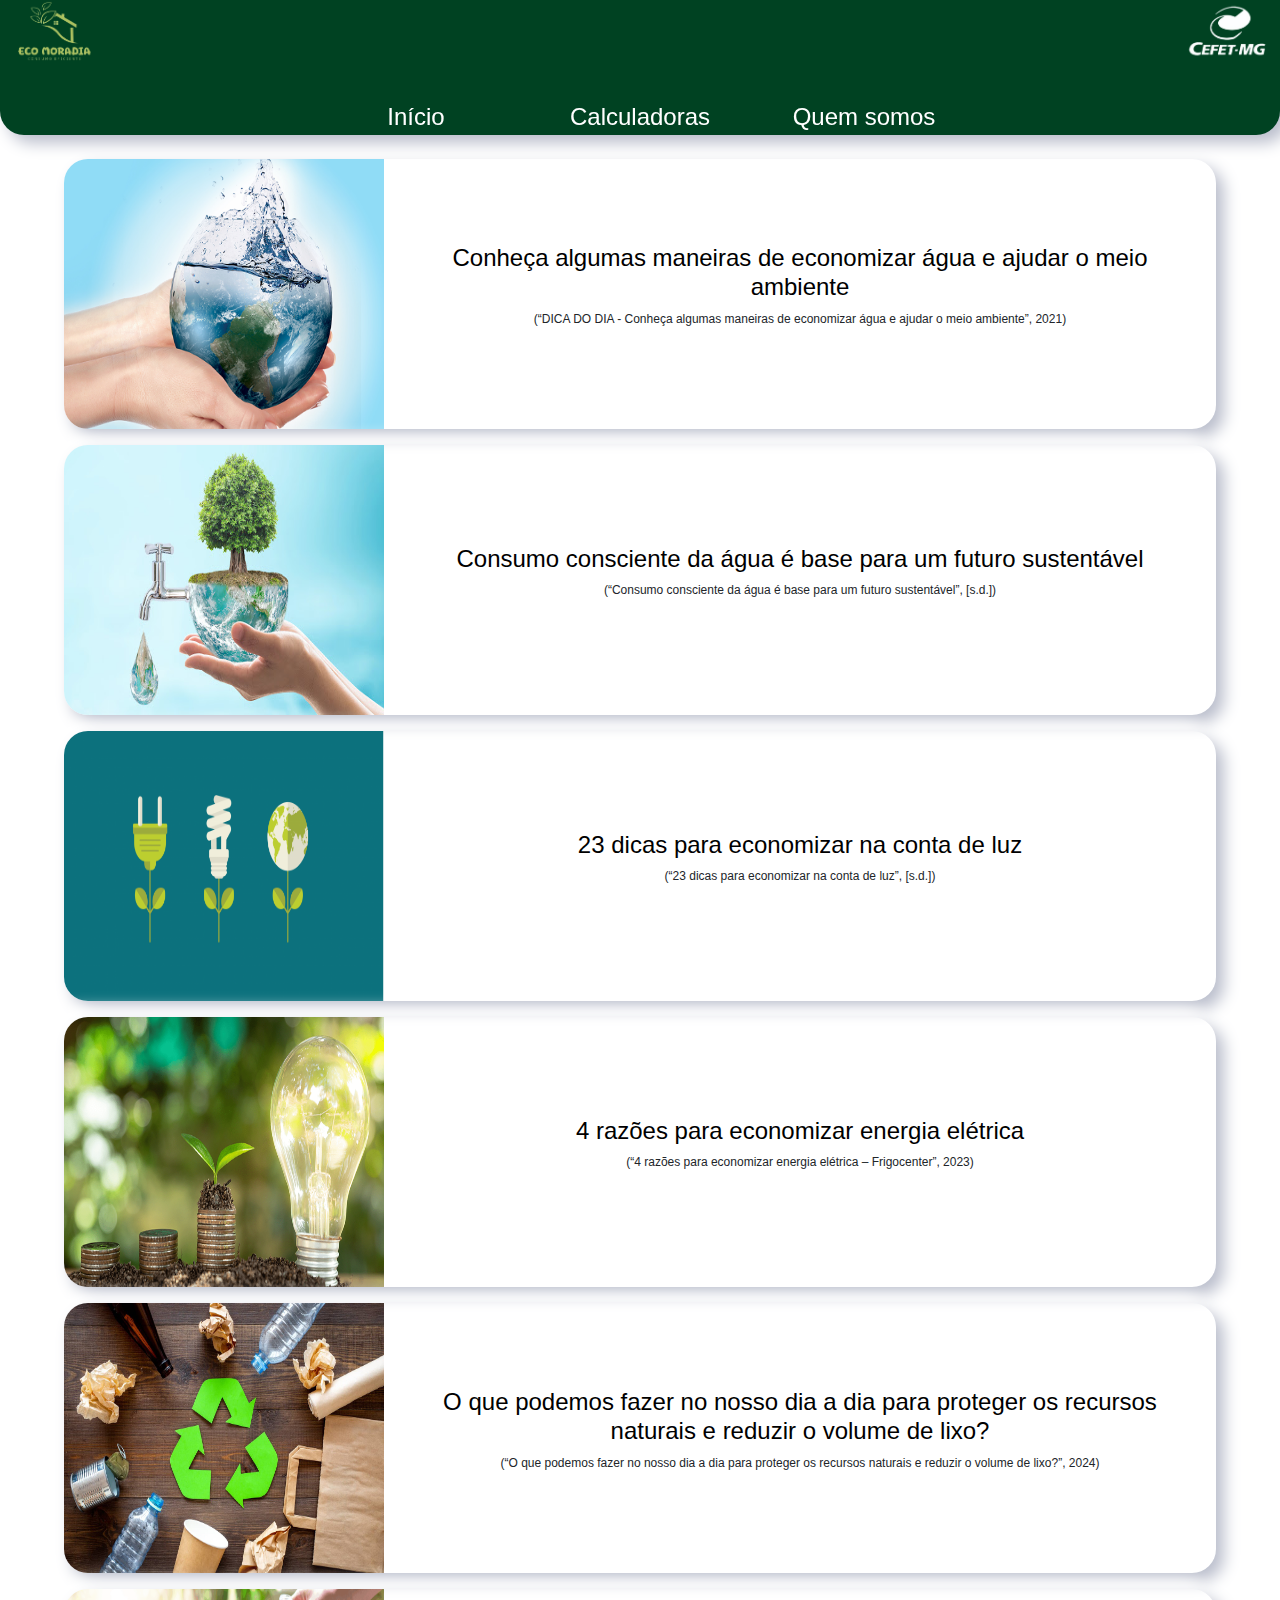
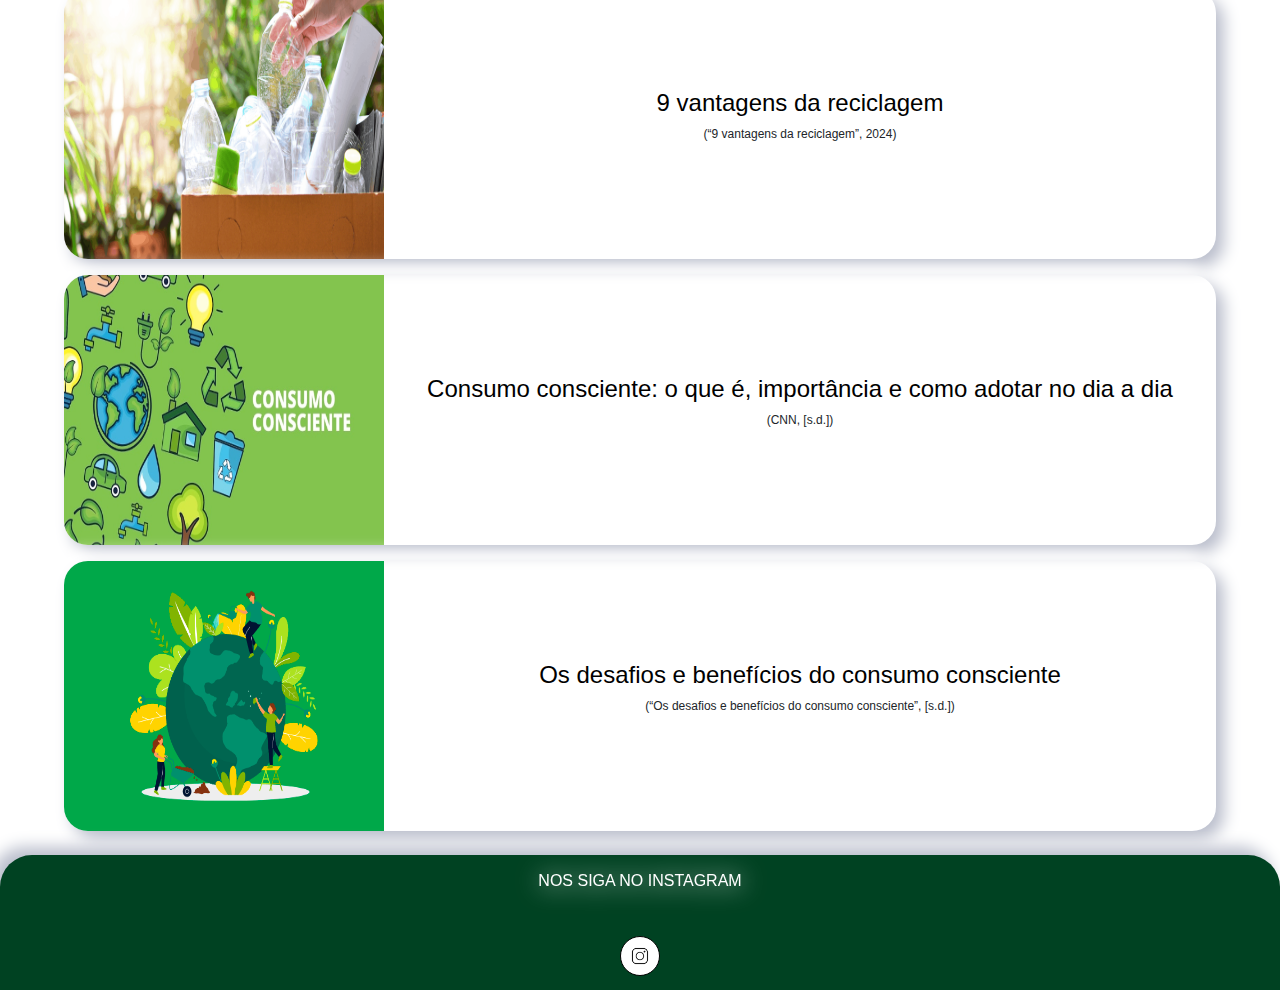
==== index.html @ ac03b43c "Colocando o site do TS" ====
<!DOCTYPE html>
<html lang="pt-br">
<head>
    <meta charset="UTF-8">
    <meta name="viewport" content="width=device-width, initial-scale=1.0">
    <title>Eco Moradia</title>
    <meta name="theme-color" content="#004222">
    <link type="text/css" rel="stylesheet" href="bootstrap/css/bootstrap.css">
    <link rel="stylesheet" href="index/index.css">
    <link rel="shortcut icon" href="imagens/logo_eco.png" type="image/png">
</head>
<body>
    <div id="conteiner">
        <div id="cabecalho">
            <div id="superior">
                <div class="logos"><a href="index.html"><img src="imagens/logo_eco.png" alt="ECO"></a></div>
                <div class="logos"><a href="https://www.timoteo.cefetmg.br" target="_blank"><img src="imagens/logo_cefet.png" alt="CEFET"></a></div>
            </div>
            <div id="inferior">
                <div class="links"><a href="index.html"><button><span>Início</span></button></a></div>
                <div class="links"><a href="calculadoras.html"><button><span>Calculadoras</span></button></a></div>
                <div class="links"><a href="participantes.html"><button><span>Quem somos</span></button></a></div>
            </div>
        </div>
        <div id="corpo">
            <div class="info">
                <div class="imagem"><img src="imagens/aguaeconomia.png" alt="AGUA"></div>
                <div class="texto">
                    <div class="legenda"><a href="https://agergs.rs.gov.br/dica-do-dia-conheca-algumas-maneiras-de-economizar-agua-e-ajudar-o-meio-ambiente" target="_blank"><h1>Conheça algumas maneiras de economizar água e ajudar o meio ambiente</h1></a></div>
                    <div class="sublegenda"><p>(“DICA DO DIA - Conheça algumas maneiras de economizar água e ajudar o meio ambiente”, 2021)</p></div>
                </div>
            </div>
            <div class="info">
                <div class="imagem"><img src="imagens/aguaeconomia2.jpg" alt="AGUA2"></div>
                <div class="texto">
                    <div class="legenda"><a href="https://www.gov.br/dnocs/pt-br/assuntos/noticias/consumo-consciente-da-agua-e-base-para-um-futuro-sustentavel" target="_blank"><h1>Consumo consciente da água é base para um futuro sustentável</h1></a></div>
                    <div class="sublegenda"><p>(“Consumo consciente da água é base para um futuro sustentável”, [s.d.])</p></div>
                </div>
            </div>
            <div class="info">
                <div class="imagem"><img src="imagens/economiadeenergia.png" alt="ENERGIA"></div>
                <div class="texto">
                    <div class="legenda"><a href="https://www.cemig.com.br/usina-do-conhecimento/23-dicas-para-economizar-na-conta-de-luz/" target="_blank"><h1>23 dicas para economizar na conta de luz</h1></a></div>
                    <div class="sublegenda"><p>(“23 dicas para economizar na conta de luz”, [s.d.])</p></div>
                </div>
            </div>
            <div class="info">
                <div class="imagem"><img src="imagens/economiadeenergia2.png" alt="ENERGIA2"></div>
                <div class="texto">
                    <div class="legenda"><a href="https://frigocenter.com.br/2019/02/19/4-razoes-para-economizar-energia-eletrica/" target="_blank"><h1>4 razões para economizar energia elétrica</h1></a></div>
                    <div class="sublegenda"><p>(“4 razões para economizar energia elétrica – Frigocenter”, 2023)</p></div>
                </div>
            </div>
            <div class="info">
                <div class="imagem"><img src="imagens/geracaoderesiduos.jpg" alt="RESIDUO"></div>
                <div class="texto">
                    <div class="legenda"><a href="https://semil.sp.gov.br/educacaoambiental/2024/03/o-que-podemos-fazer-no-nosso-dia-a-dia-para-proteger-os-recursos-naturais-e-reduzir-o-volume-de-lixo/#:~:text=Procurar%20adquirir%20e%20usar%20produtos,de%20substituí-las%20por%20outras." target="_blank"><h1>O que podemos fazer no nosso dia a dia para proteger os recursos naturais e reduzir o volume de lixo?</h1></a></div>
                    <div class="sublegenda"><p>(“O que podemos fazer no nosso dia a dia para proteger os recursos naturais e reduzir o volume de lixo?”, 2024)</p></div>
                </div>
            </div>
            <div class="info">
                <div class="imagem"><img src="imagens/geracaoderesiduos2.png" alt="RESIDUO2"></div>
                <div class="texto">
                    <div class="legenda"><a href="https://convale.ce.gov.br/informa/56/9-vantagens-da-reciclagem" target="_blank"><h1>9 vantagens da reciclagem</h1></a></div>
                    <div class="sublegenda"><p>(“9 vantagens da reciclagem”, 2024)</p></div>
                </div>
            </div>
            <div class="info">
                <div class="imagem"><img src="imagens/consumo.jpg" alt="CONSUMO"></div>
                <div class="texto">
                    <div class="legenda"><a href="https://www.cnnbrasil.com.br/saude/consumo-consciente-2/" target="_blank"><h1>Consumo consciente: o que é, importância e como adotar no dia a dia</h1></a></div>
                    <div class="sublegenda"><p>(CNN, [s.d.])</p></div>
                </div>
            </div>
            <div class="info">
                <div class="imagem"><img src="imagens/consumo2.png" alt="CONSUMO2"></div>
                <div class="texto">
                    <div class="legenda"><a href="https://www.creditodelogisticareversa.com.br/post/t-os-desafios-e-beneficios-do-consumo-consciente" target="_blank"><h1>Os desafios e benefícios do consumo consciente</h1></a></div>
                    <div class="sublegenda"><p>(“Os desafios e benefícios do consumo consciente”, [s.d.])</p></div>
                </div>
            </div>
        </div>
        <div id="rodape">
            <div id="titulo">
                <p>NOS SIGA NO INSTAGRAM</p>
            </div> 
            <div id="redessociais">
                <div id="instagram">
                    <a href="#" target="_blank"><img src="imagens/instagram.png" alt="IG"></a>
                </div>
            </div>
        </div>
    </div>
    <script type="text/javascript" src="bootstrap/js/jquery.js"></script>
    <script type="text/javascript" src="bootstrap/js/bootstrap.js"></script>
    <script type="text/javascript" src="index/index.js"></script>
</body>
</html>
---- index/index.css ----
*{
    margin: 0px;
    padding: 0px;
    font-family: Arial, Helvetica, sans-serif;
}

body{
    font-size: 20px;
}

#conteiner{
    grid-area: conteiner;
    display: grid;
    grid-template-areas:"cabecalho"
                        "corpo"
                        "rodape";
    grid-template-columns: 100%;
    grid-template-rows: 15vh auto 15vh;
}

#cabecalho{
    grid-area: cabecalho;
    display: flex;
    flex-direction: column;
    background-color: #004222;
    box-shadow: 0.5rem 0.5rem 1rem #babecc,
                -0.5rem -0.5rem 1rem #ffffff;
    border-radius: 0rem 0rem 1.5rem 1.5rem;
    position: fixed;
    top: 0;
    width: 100%;
    z-index: 100;
}

#superior{
    display: flex;
    height: 10vh;
    justify-content: space-between;
}

#inferior{
    display: flex;
    height: 5vh;
    justify-content: center;
    align-items: end;
}


.logos img{
    width: auto;
    height: 4rem;
}

#inferior button{
    border: none;
    background-color: #004222;
    color: #ffffff;
    width: 10rem;
    font-size: 1.5rem;
}

.links{
    padding-left: 2rem;
    padding-right: 2rem;
}

#inferior button:focus{
    outline: none;
    border-bottom: 0.15rem solid white;
}

#inferior span:hover{
    filter: drop-shadow(0.1rem 0.1rem 0.75rem white);
}

#corpo{
    display: flex;
    grid-area: corpo;
    flex-direction: column;
    padding-top: 1.5rem;
    padding-bottom: 1.5rem;
    gap: 1rem;
}

.info{
    display: flex;
    flex-direction: row;
    box-shadow: 0.5rem 0.5rem 1rem #babecc,
                -0.5rem -0.5rem 1rem #ffffff;
    border-radius: 1.5rem 1.5rem 1.5rem 1.5rem;
    margin-left: 5vw;
    margin-right: 5vw;
}

.texto{
    display: flex;
    flex-direction: column;
    width: 65vw;
    height: 30vh;
    padding-left: 2rem;
    padding-right: 2rem;
    align-content: center;
    text-align: center;
    line-break: auto;
    justify-content: center;
}

.texto p{
  font-size: 0.75rem;
}

.texto h1{
    font-size: 1.5rem;
    color: black;
}

.texto a{
    text-decoration: none;
}

.imagem img{
    height: 30vh;
    width: 25vw;
    border-radius: 1.5rem 0rem 0rem 1.5rem;
}

#rodape{
    display: flex;
    flex-direction: column;
    grid-area: rodape;
    background-color: #004222;
    box-shadow: -0.5rem -0.5rem 1rem #babecc,
                0.5rem 0.5rem 1rem #ffffff;
    border-radius: 2rem 2rem 0rem 0rem;
    justify-content: space-around;
}

#titulo{
    display: flex;
    color: white;
    justify-content: center;
    filter: drop-shadow(0.1rem 0.1rem 0.75rem white);
    font-size: 1rem;
    height: 30%;
}

#redessociais{
    display: flex;
    justify-content: center;
    justify-content: space-around;
    align-items: center;
}

#redessociais img{
    width: 2.5rem;
    border: 0.1rem solid black;
    padding: 0.5rem;
    border-radius: 5rem;
    background-color: white;
}

#redessociais #instagram img:hover{
    background: rgb(77,4,133);
    background: linear-gradient(336deg, rgba(77,4,133,1) 0%, rgba(209,0,0,1) 67%, rgba(252,176,69,1) 100%);
}
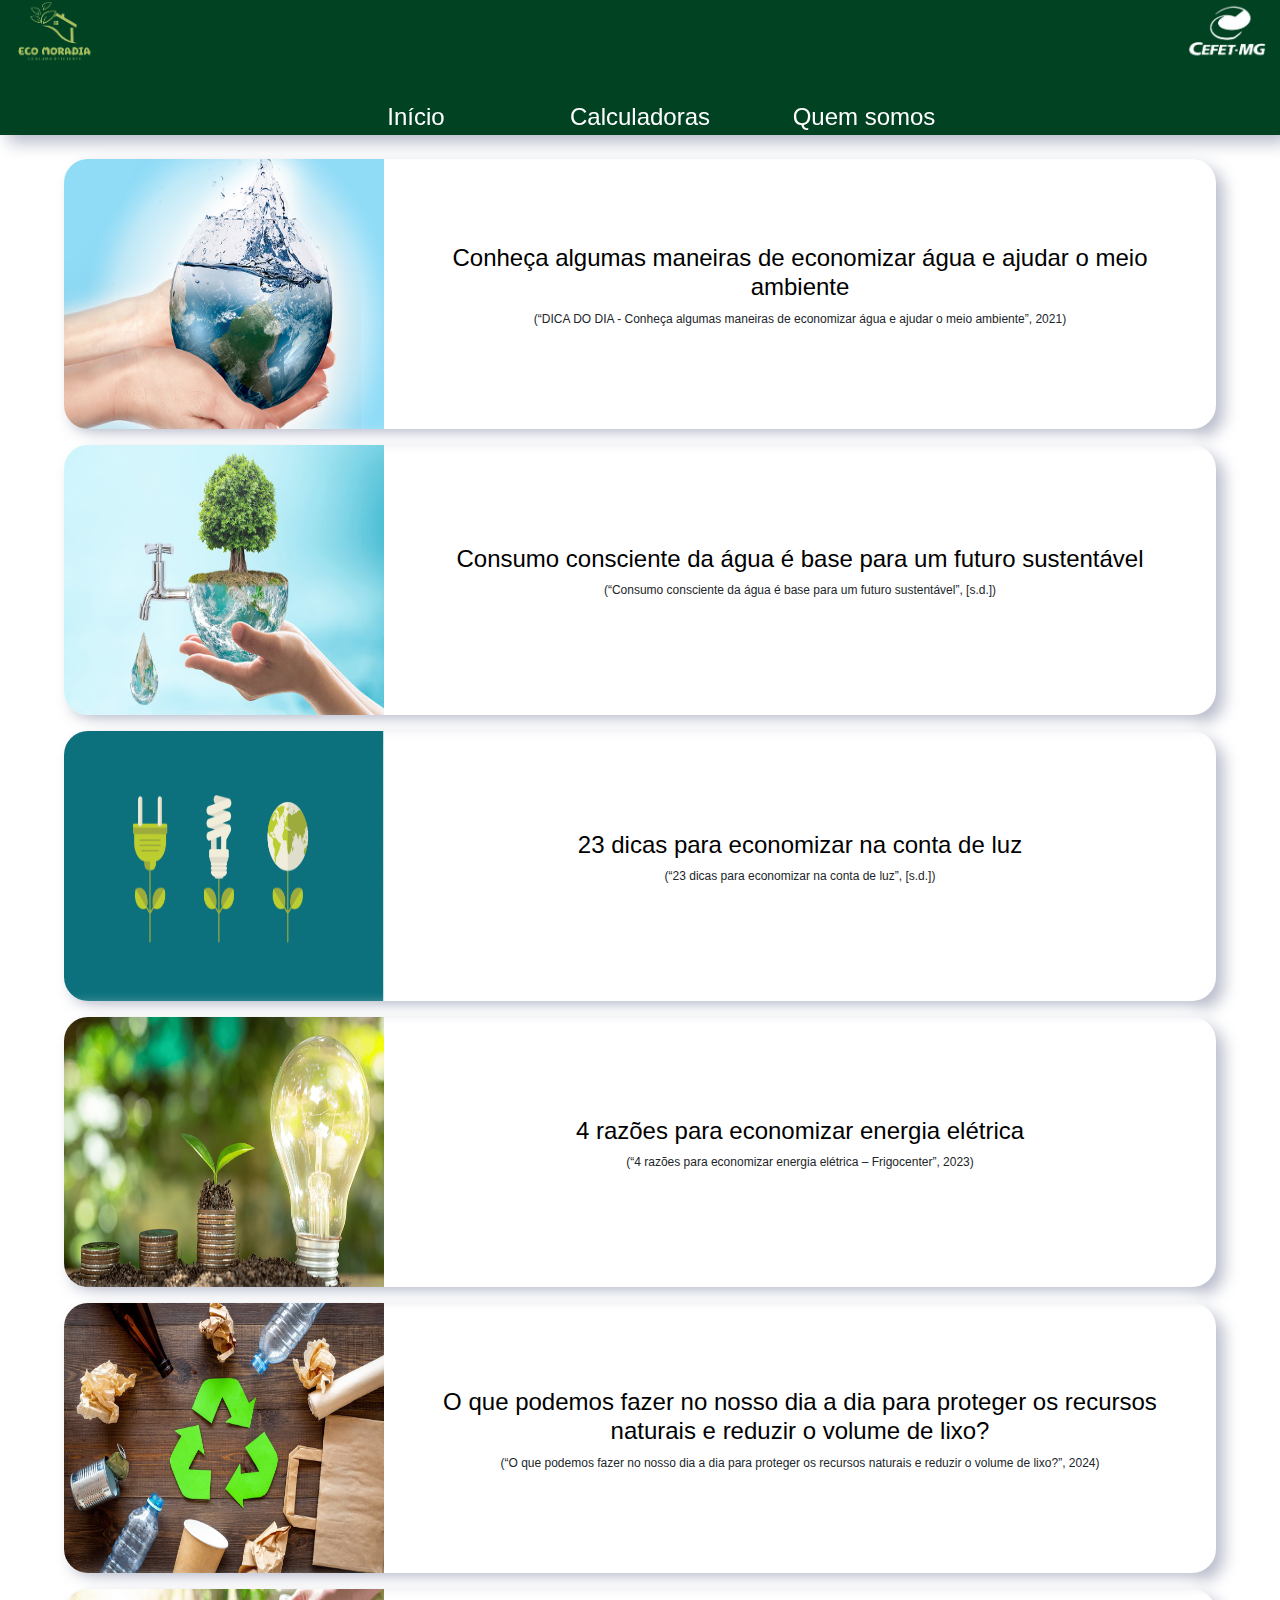
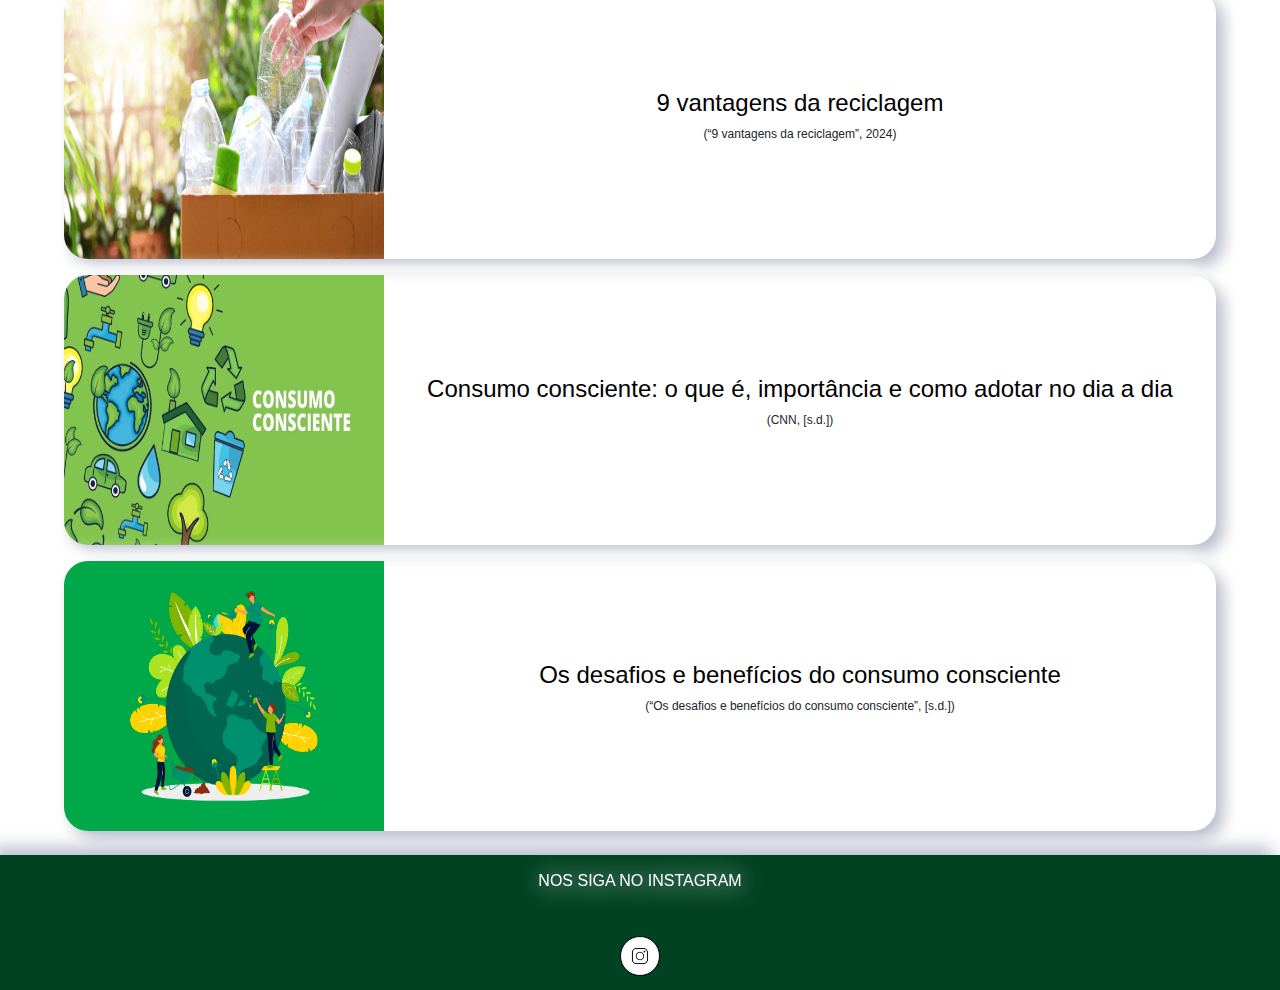
==== commit 6ed6ceb7: "Finalização do site" ====
--- a/index.html
+++ b/index.html
@@ -86,7 +86,7 @@
             </div> 
             <div id="redessociais">
                 <div id="instagram">
-                    <a href="#" target="_blank"><img src="imagens/instagram.png" alt="IG"></a>
+                    <a href="https://www.instagram.com/eco_moradia/?utm_source=ig_web_button_share_sheet" target="_blank"><img src="imagens/instagram.png" alt="IG"></a>
                 </div>
             </div>
         </div>
--- a/index/index.css
+++ b/index/index.css
@@ -25,7 +25,6 @@
     background-color: #004222;
     box-shadow: 0.5rem 0.5rem 1rem #babecc,
                 -0.5rem -0.5rem 1rem #ffffff;
-    border-radius: 0rem 0rem 1.5rem 1.5rem;
     position: fixed;
     top: 0;
     width: 100%;
@@ -36,6 +35,7 @@
     display: flex;
     height: 10vh;
     justify-content: space-between;
+    align-items: start;
 }
 
 #inferior{
@@ -131,7 +131,6 @@
     background-color: #004222;
     box-shadow: -0.5rem -0.5rem 1rem #babecc,
                 0.5rem 0.5rem 1rem #ffffff;
-    border-radius: 2rem 2rem 0rem 0rem;
     justify-content: space-around;
 }
 
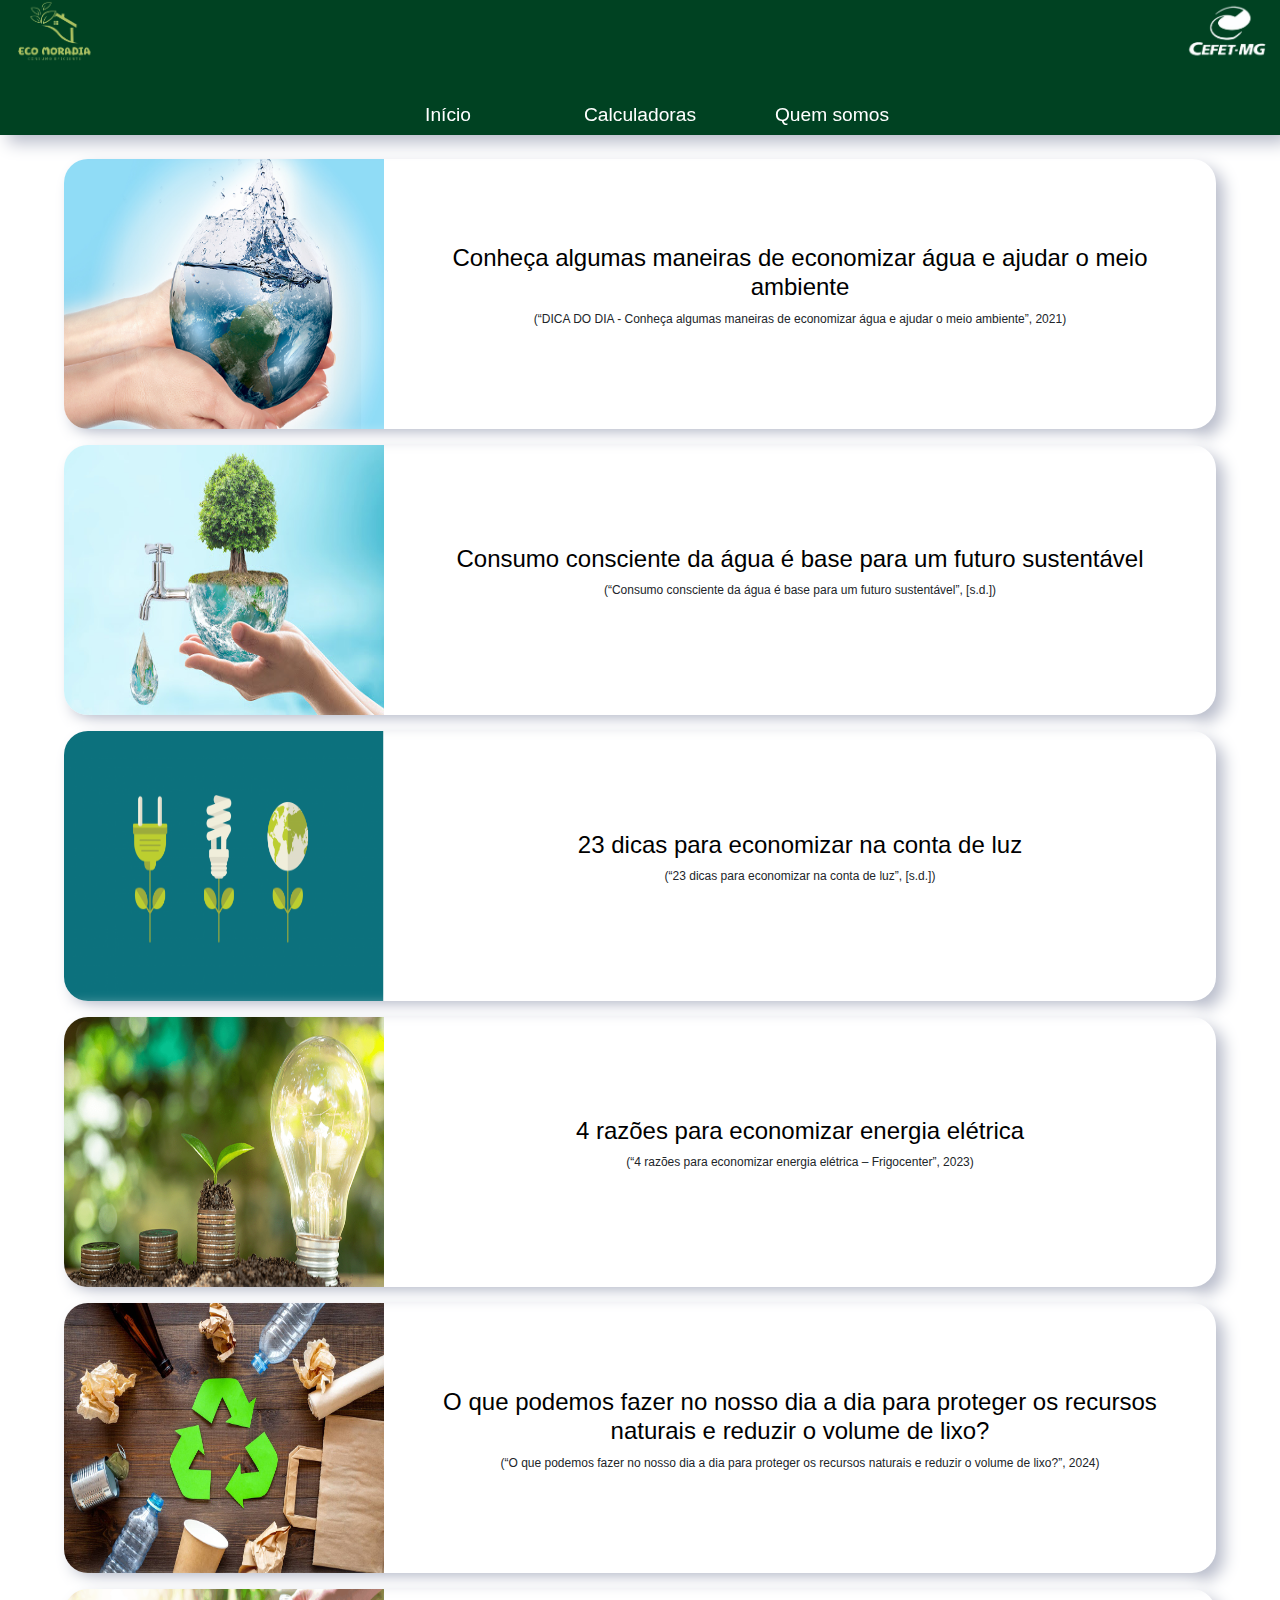
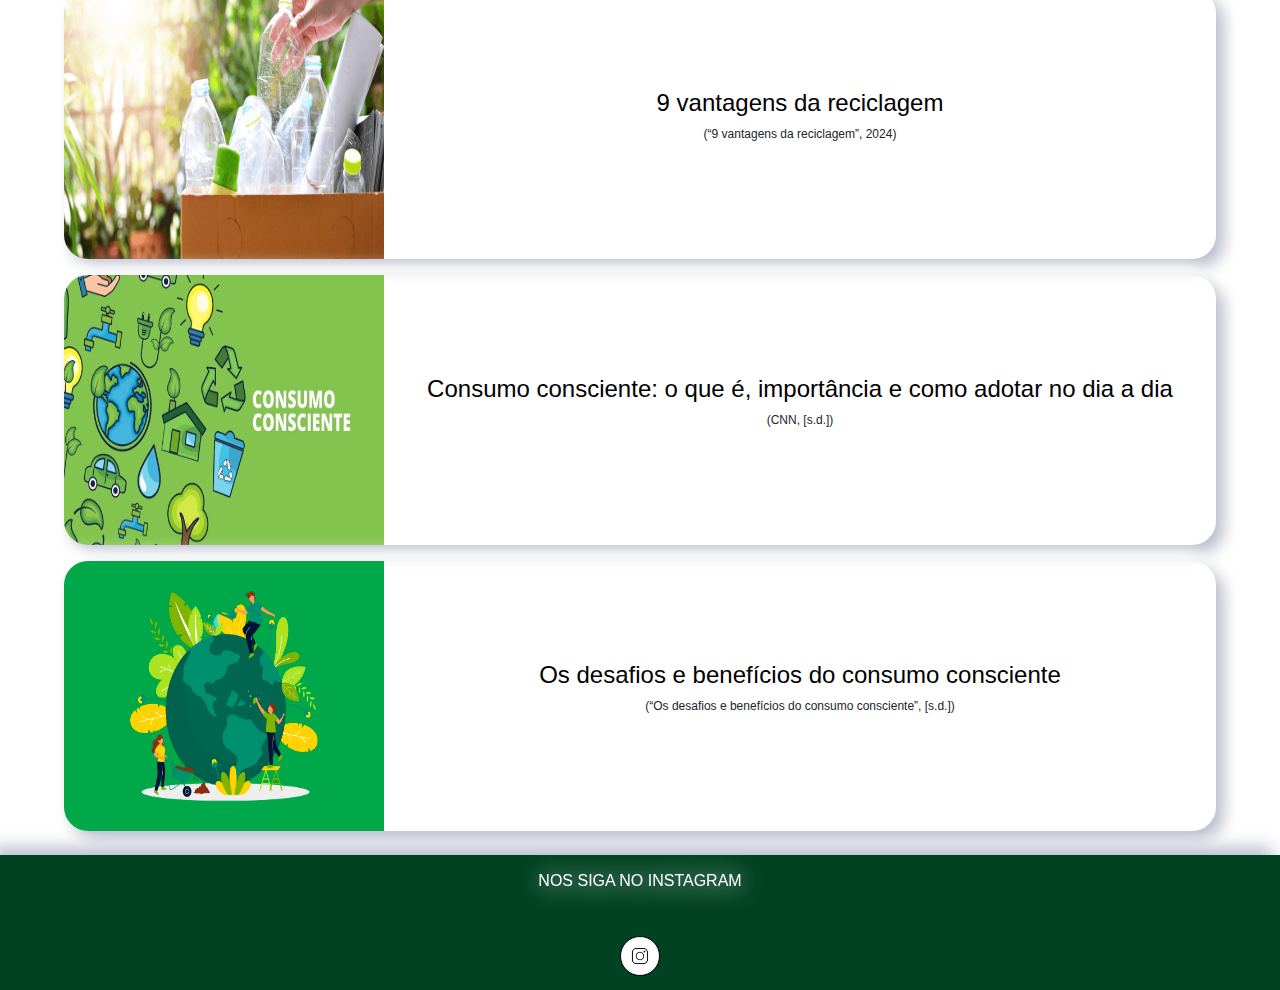
==== commit dceef4b2: "16/01 - 20:55" ====
--- a/index.html
+++ b/index.html
@@ -19,7 +19,7 @@
             <div id="inferior">
                 <div class="links"><a href="index.html"><button><span>Início</span></button></a></div>
                 <div class="links"><a href="calculadoras.html"><button><span>Calculadoras</span></button></a></div>
-                <div class="links"><a href="participantes.html"><button><span>Quem somos</span></button></a></div>
+                <div class="links"><a href="participantes.html"><button><span>Quem somos</span></button></a></div>  
             </div>
         </div>
         <div id="corpo">
--- a/index/index.css
+++ b/index/index.css
@@ -51,24 +51,24 @@
     height: 4rem;
 }
 
-#inferior button{
+#inferior button {
     border: none;
     background-color: #004222;
     color: #ffffff;
     width: 10rem;
-    font-size: 1.5rem;
-}
-
-.links{
-    padding-left: 2rem;
-    padding-right: 2rem;
-}
-
-#inferior button:focus{
+    font-size: 1.2rem;
+    padding: 0.3rem 1rem;
+}
+
+.links {
+    padding-left: 1rem;
+    padding-right: 1rem;
+}
+
+#inferior button:focus {
     outline: none;
-    border-bottom: 0.15rem solid white;
-}
-
+    border-bottom: 0.1rem solid white;
+}
 #inferior span:hover{
     filter: drop-shadow(0.1rem 0.1rem 0.75rem white);
 }
@@ -161,4 +161,57 @@
 #redessociais #instagram img:hover{
     background: rgb(77,4,133);
     background: linear-gradient(336deg, rgba(77,4,133,1) 0%, rgba(209,0,0,1) 67%, rgba(252,176,69,1) 100%);
-}+}
+@media (max-width: 790px) {
+    #inferior {
+        flex-direction: row;
+        align-items: center;
+        padding-right: 8%;
+        height: 70px;
+    }
+
+    #inferior button {
+        width: 10rem; 
+        font-size: 1rem; 
+    }
+    #superior {
+        display: none;
+    }
+
+    .info {
+        flex-direction: row;
+        margin: 0.5rem;
+    }
+
+    .texto h1 {
+        font-size: 1rem;
+    }
+}
+
+@media (max-width: 545px) {
+    #superior {
+        display: none;
+    }
+    #inferior {
+        height: 70px;
+        justify-content: center;
+        padding-left: 8%;
+    }
+    #inferior button {
+        width: 5rem;
+        font-size: 0.9rem; 
+        padding: 0.2rem 0.5rem;
+    }
+    .imagem img{
+        width:140px;
+        border-radius: 1.5rem 0rem 0rem 1.5rem;
+    }
+    
+    .texto h1 {
+        font-size: 0.8rem;
+    }
+
+    .texto p {
+        font-size: 0rem;
+    }
+}
